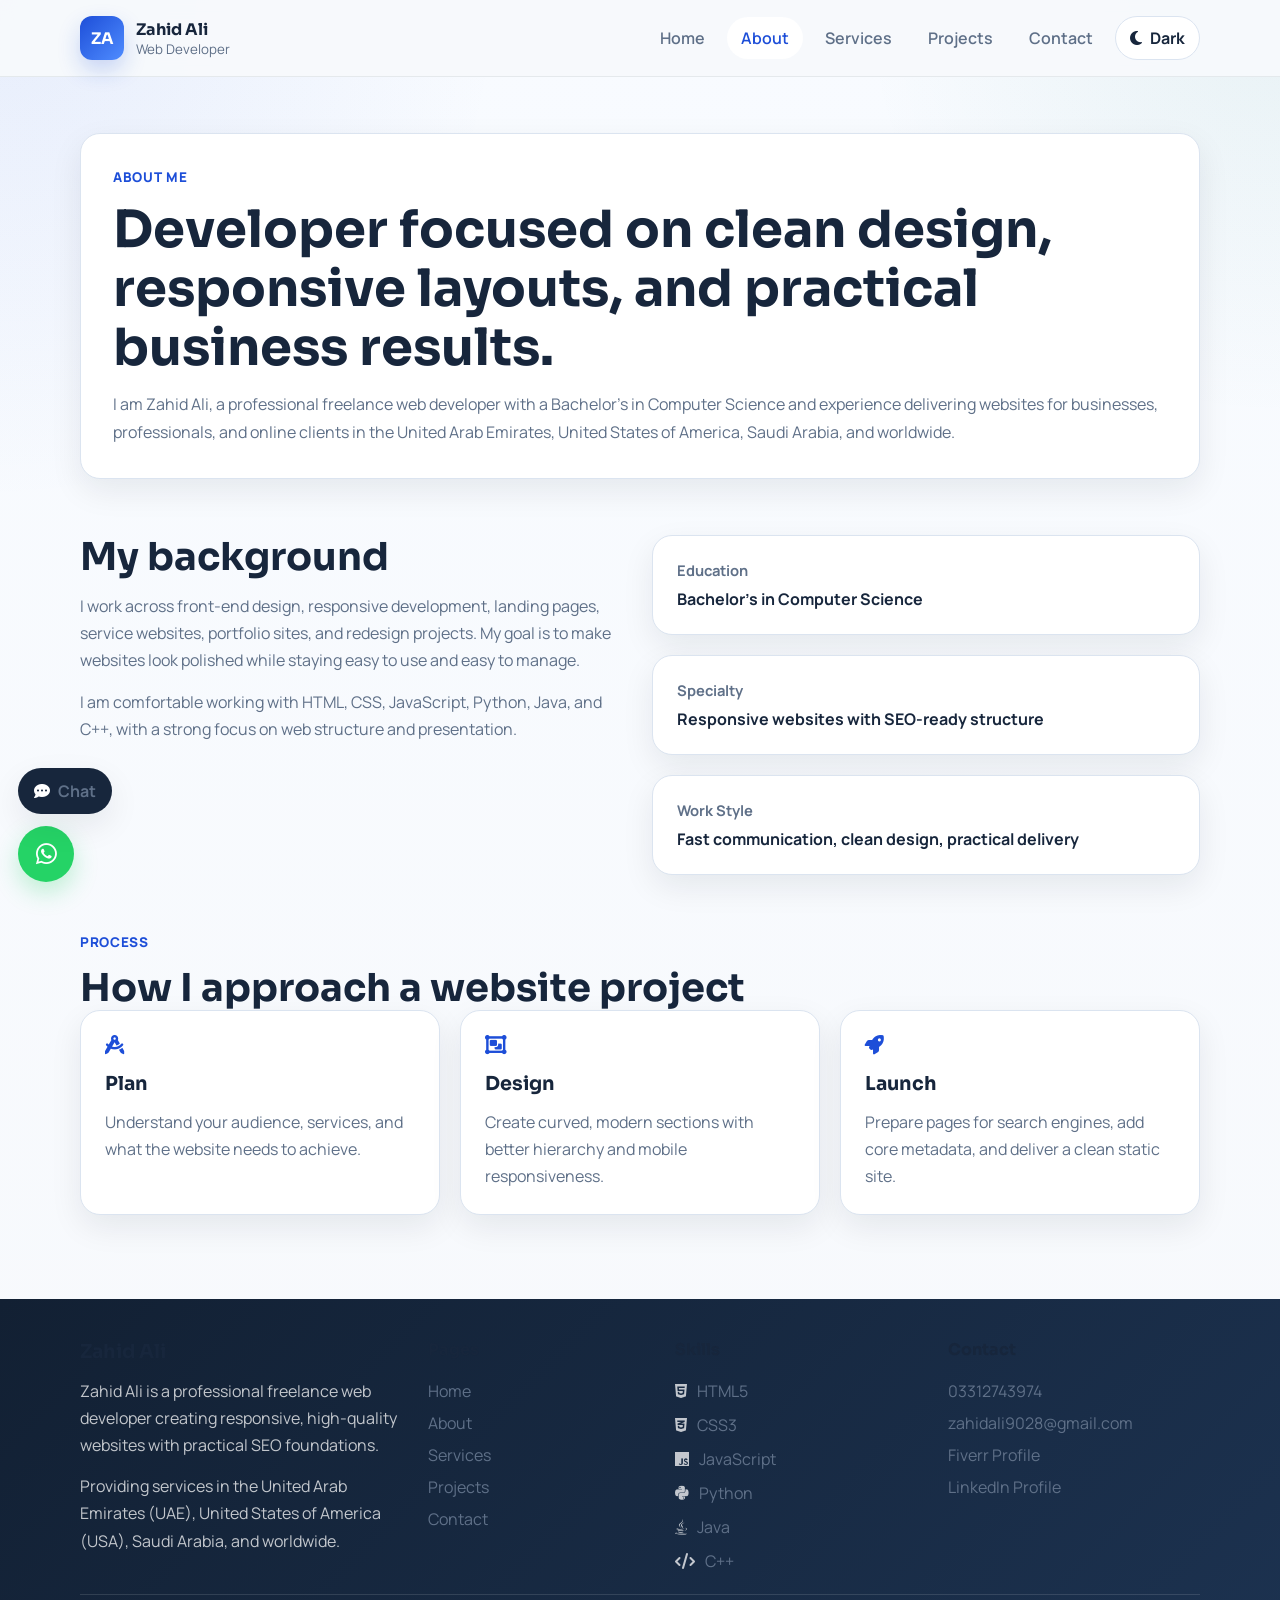
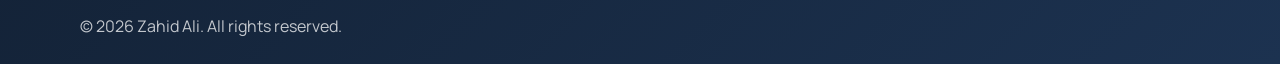
==== about.html @ 8b73d2a9 "Add files via upload" ====
<!DOCTYPE html>
<html lang="en">
<head>
  <meta charset="UTF-8">
  <meta name="viewport" content="width=device-width, initial-scale=1.0">
  <title>About Zahid Ali | Professional Freelance Web Developer</title>
  <meta name="description" content="Learn about Zahid Ali, a professional freelance web developer serving clients in the United Arab Emirates, United States of America, Saudi Arabia, and worldwide with responsive websites and web solutions.">
  <meta name="robots" content="index, follow">
  <meta property="og:title" content="About Zahid Ali | Professional Freelance Web Developer">
  <meta property="og:description" content="Background, skills, and freelance development approach of Zahid Ali for clients in the United Arab Emirates, United States of America, Saudi Arabia, and worldwide.">
  <meta property="og:type" content="profile">
  <meta property="og:url" content="https://zahid1274.github.io/websitedeveloper/about.html">
  <link rel="canonical" href="https://zahid1274.github.io/websitedeveloper/about.html">
  <link rel="preconnect" href="https://fonts.googleapis.com">
  <link rel="preconnect" href="https://fonts.gstatic.com" crossorigin>
  <link href="https://fonts.googleapis.com/css2?family=Manrope:wght@400;500;600;700;800&family=Sora:wght@500;600;700;800&display=swap" rel="stylesheet">
  <link rel="stylesheet" href="https://cdnjs.cloudflare.com/ajax/libs/font-awesome/6.5.2/css/all.min.css">
  <link rel="stylesheet" href="styles.css">
  <script>
    try {
      const savedTheme = localStorage.getItem('theme');
      const prefersDark = window.matchMedia('(prefers-color-scheme: dark)').matches;
      if (savedTheme === 'dark' || (!savedTheme && prefersDark)) {
        document.documentElement.classList.add('dark-mode');
      }
    } catch (error) {
      console.warn('Theme preference could not be loaded.', error);
    }
  </script>
</head>
<body class="page-about">
  <div class="site-shell">
    <header class="site-header">
      <div class="container nav-wrap">
        <a class="brand" href="index.html" aria-label="Zahid Ali home">
          <span class="brand-mark">ZA</span>
          <span class="brand-text"><strong>Zahid Ali</strong><small>Web Developer</small></span>
        </a>
        <button class="nav-toggle" type="button" aria-expanded="false" aria-controls="site-nav" aria-label="Open navigation">
          <span></span><span></span><span></span>
        </button>
        <nav class="site-nav" id="site-nav" aria-label="Main navigation">
          <a href="index.html">Home</a>
          <a class="active" href="about.html">About</a>
          <a href="services.html">Services</a>
          <a href="projects.html">Projects</a>
          <a href="contact.html">Contact</a>
        </nav>
      </div>
    </header>

    <main>
      <section class="page-hero">
        <div class="container narrow reveal">
          <p class="eyebrow">About Me</p>
          <h1>Developer focused on clean design, responsive layouts, and practical business results.</h1>
          <p>I am Zahid Ali, a professional freelance web developer with a Bachelor&apos;s in Computer Science and experience delivering websites for businesses, professionals, and online clients in the United Arab Emirates, United States of America, Saudi Arabia, and worldwide.</p>
        </div>
      </section>

      <section class="curve-section surface-light">
        <div class="container split-section">
          <div class="split-copy reveal">
            <h2>My background</h2>
            <p>I work across front-end design, responsive development, landing pages, service websites, portfolio sites, and redesign projects. My goal is to make websites look polished while staying easy to use and easy to manage.</p>
            <p>I am comfortable working with HTML, CSS, JavaScript, Python, Java, and C++, with a strong focus on web structure and presentation.</p>
          </div>
          <div class="info-stack reveal reveal-delay-1">
            <article class="info-card">
              <span>Education</span>
              <strong>Bachelor&apos;s in Computer Science</strong>
            </article>
            <article class="info-card">
              <span>Specialty</span>
              <strong>Responsive websites with SEO-ready structure</strong>
            </article>
            <article class="info-card">
              <span>Work Style</span>
              <strong>Fast communication, clean design, practical delivery</strong>
            </article>
          </div>
        </div>
      </section>

      <section class="curve-section surface-plain">
        <div class="container">
          <div class="section-heading reveal">
            <p class="eyebrow">Process</p>
            <h2>How I approach a website project</h2>
          </div>
          <div class="grid cards-3">
            <article class="feature-card reveal"><i class="fa-solid fa-compass-drafting"></i><h3>Plan</h3><p>Understand your audience, services, and what the website needs to achieve.</p></article>
            <article class="feature-card reveal reveal-delay-1"><i class="fa-solid fa-object-group"></i><h3>Design</h3><p>Create curved, modern sections with better hierarchy and mobile responsiveness.</p></article>
            <article class="feature-card reveal reveal-delay-2"><i class="fa-solid fa-rocket"></i><h3>Launch</h3><p>Prepare pages for search engines, add core metadata, and deliver a clean static site.</p></article>
          </div>
        </div>
      </section>
    </main>

    <footer class="site-footer">
      <div class="container footer-grid">
        <div><h3>Zahid Ali</h3><p>Zahid Ali is a professional freelance web developer creating responsive, high-quality websites with practical SEO foundations.</p><p>Providing services in the United Arab Emirates (UAE), United States of America (USA), Saudi Arabia, and worldwide.</p></div>
        <div><h4>Pages</h4><ul class="footer-links"><li><a href="index.html">Home</a></li><li><a href="about.html">About</a></li><li><a href="services.html">Services</a></li><li><a href="projects.html">Projects</a></li><li><a href="contact.html">Contact</a></li></ul></div>
        <div><h4>Skills</h4><ul class="skill-icons"><li><i class="fa-brands fa-html5"></i><span>HTML5</span></li><li><i class="fa-brands fa-css3-alt"></i><span>CSS3</span></li><li><i class="fa-brands fa-js"></i><span>JavaScript</span></li><li><i class="fa-brands fa-python"></i><span>Python</span></li><li><i class="fa-brands fa-java"></i><span>Java</span></li><li><i class="fa-solid fa-code"></i><span>C++</span></li></ul></div>
        <div><h4>Contact</h4><ul class="footer-links"><li><a href="tel:+923312743974">03312743974</a></li><li><a href="mailto:zahidali9028@gmail.com">zahidali9028@gmail.com</a></li><li><a href="https://www.fiverr.com/engineerzaj" target="_blank" rel="noreferrer">Fiverr Profile</a></li><li><a href="https://www.linkedin.com/in/izahidali" target="_blank" rel="noreferrer">LinkedIn Profile</a></li></ul></div>
      </div>
      <div class="container footer-bottom"><p>© 2026 Zahid Ali. All rights reserved.</p></div>
    </footer>
  </div>

  <a class="whatsapp-float" href="https://wa.me/923312743974" target="_blank" rel="noreferrer" aria-label="Chat on WhatsApp"><i class="fa-brands fa-whatsapp"></i></a>
  <div class="chatbot-widget" data-chatbot>
    <button class="chatbot-toggle" type="button" aria-expanded="false" aria-controls="chatbot-panel"><i class="fa-solid fa-comment-dots"></i><span>Chat</span></button>
    <div class="chatbot-panel" id="chatbot-panel" hidden>
      <p class="chatbot-title">Quick Help</p>
      <p class="chatbot-copy">Choose the fastest way to contact Zahid Ali.</p>
      <a href="https://wa.me/923312743974" target="_blank" rel="noreferrer">WhatsApp</a>
      <a href="mailto:zahidali9028@gmail.com">Email</a>
      <a href="https://www.fiverr.com/engineerzaj" target="_blank" rel="noreferrer">Fiverr</a>
    </div>
  </div>
  <script src="script.js"></script>
</body>
</html>
---- styles.css ----
:root {
  --bg: #f7f9fc;
  --surface: #ffffff;
  --surface-soft: #f1f5fb;
  --border: #dbe4f0;
  --text: #17263c;
  --muted: #5f7088;
  --primary: #1d4ed8;
  --primary-strong: #1e40af;
  --accent: #0f766e;
  --shadow: 0 12px 32px rgba(15, 23, 42, 0.08);
  --radius-lg: 20px;
  --radius-md: 14px;
  --radius-sm: 10px;
  --container: min(1120px, calc(100% - 32px));
  color-scheme: light;
}

html.dark-mode {
  --bg: #0b1220;
  --surface: #111a2b;
  --surface-soft: #182338;
  --border: #24334c;
  --text: #ffffff;
  --muted: #dbe7ff;
  --primary: #60a5fa;
  --primary-strong: #3b82f6;
  --accent: #2dd4bf;
  --shadow: 0 16px 36px rgba(2, 6, 23, 0.34);
  color-scheme: dark;
}

* {
  box-sizing: border-box;
}

html {
  scroll-behavior: smooth;
}

body {
  margin: 0;
  font-family: "Manrope", sans-serif;
  color: var(--text);
  background:
    radial-gradient(circle at top left, rgba(29, 78, 216, 0.08), transparent 24%),
    radial-gradient(circle at right top, rgba(15, 118, 110, 0.07), transparent 20%),
    linear-gradient(180deg, #f8fbff 0%, var(--bg) 100%);
}

html.dark-mode body {
  background:
    radial-gradient(circle at top left, rgba(96, 165, 250, 0.14), transparent 24%),
    radial-gradient(circle at right top, rgba(45, 212, 191, 0.12), transparent 20%),
    linear-gradient(180deg, #060b14 0%, var(--bg) 100%);
}

body,
body h1,
body h2,
body h3,
body h4,
body strong,
body label,
body li,
body input,
body textarea,
body button {
  color: var(--text);
}

body p,
body span,
body small,
body .site-nav a,
body .brand-text small,
body .contact-list a,
body .footer-links a,
body .skill-icons span,
body .form-note,
body .chatbot-copy,
body .trust-chip span,
body .floating-panel span {
  color: var(--muted);
}

body .theme-toggle,
body .theme-toggle span,
body .theme-toggle i,
body .btn-secondary,
body .hero-mini-links a,
body .project-category,
body .chatbot-panel a {
  color: var(--text);
}

body .site-nav a:hover,
body .site-nav a.active,
body .text-link,
body .eyebrow,
body .simple-testimonial strong,
body .testimonial-card strong,
body .stat-box strong,
body .feature-card i,
body .service-card i,
body .contact-list i {
  color: var(--primary);
}

a {
  color: inherit;
  text-decoration: none;
}

img {
  display: block;
  max-width: 100%;
}

.container {
  width: var(--container);
  margin: 0 auto;
}

.site-shell {
  min-height: 100vh;
}

.site-header {
  position: sticky;
  top: 0;
  z-index: 100;
  background: rgba(247, 249, 252, 0.95);
  backdrop-filter: blur(12px);
  border-bottom: 1px solid rgba(23, 38, 60, 0.08);
}

.nav-wrap {
  display: flex;
  align-items: center;
  justify-content: space-between;
  gap: 20px;
  min-height: 76px;
}

.brand {
  display: inline-flex;
  align-items: center;
  gap: 12px;
}

.brand-mark {
  width: 44px;
  height: 44px;
  display: grid;
  place-items: center;
  border-radius: 12px;
  background: linear-gradient(135deg, var(--primary), #4f8cff);
  color: #fff;
  font-family: "Sora", sans-serif;
  font-weight: 700;
  box-shadow: 0 10px 22px rgba(29, 78, 216, 0.22);
}

.brand-text {
  display: grid;
}

.brand-text strong {
  font-family: "Sora", sans-serif;
  font-size: 1rem;
}

.brand-text small {
  color: var(--muted);
}

.site-nav {
  display: flex;
  align-items: center;
  gap: 8px;
}

.site-nav a {
  padding: 10px 14px;
  border-radius: 999px;
  color: var(--muted);
  font-weight: 600;
  transition: background 0.2s ease, color 0.2s ease;
}

.site-nav a:hover,
.site-nav a.active {
  background: var(--surface);
  color: var(--text);
}

.theme-toggle {
  display: inline-flex;
  align-items: center;
  justify-content: center;
  gap: 8px;
  min-width: 44px;
  min-height: 44px;
  padding: 0 14px;
  border: 1px solid var(--border);
  border-radius: 999px;
  background: var(--surface);
  color: var(--text);
  font: inherit;
  font-weight: 700;
  cursor: pointer;
  transition: background 0.2s ease, border-color 0.2s ease, color 0.2s ease;
}

.theme-toggle:hover {
  background: var(--surface-soft);
}

.nav-toggle {
  display: none;
  border: 0;
  background: transparent;
  padding: 0;
  cursor: pointer;
}

.nav-toggle span {
  display: block;
  width: 28px;
  height: 3px;
  margin: 5px 0;
  border-radius: 999px;
  background: var(--text);
}

main {
  padding: 28px 0 56px;
}

.hero,
.page-hero,
.curve-section {
  padding: 28px 0;
}

.portfolio-main {
  padding-top: 12px;
}

.portfolio-hero {
  padding: 18px 0 12px;
}

.hero-grid,
.split-section,
.contact-grid {
  display: grid;
  grid-template-columns: repeat(2, minmax(0, 1fr));
  gap: 24px;
  align-items: stretch;
}

.hero-grid {
  align-items: center;
}

.hero-copy,
.hero-card,
.page-hero .narrow,
.feature-card,
.service-card,
.project-card,
.info-card,
.contact-panel,
.checklist-card,
.stat-box,
.skill-meter,
.testimonial-card,
.image-card {
  background: var(--surface);
  border: 1px solid var(--border);
  border-radius: var(--radius-lg);
  box-shadow: var(--shadow);
}

.profile-banner,
.simple-card,
.simple-service-card,
.simple-project-card,
.simple-testimonial {
  background: linear-gradient(180deg, rgba(255, 255, 255, 0.98), rgba(246, 250, 255, 0.98));
  border: 1px solid var(--border);
  border-radius: var(--radius-lg);
  box-shadow: var(--shadow);
}

.hero-copy,
.hero-card,
.page-hero .narrow,
.contact-panel,
.checklist-card,
.image-card {
  padding: 32px;
}

.profile-banner,
.simple-card {
  padding: 32px;
}

.simple-service-card,
.simple-project-card,
.simple-testimonial {
  padding: 22px;
}

.simple-service-card,
.simple-project-card {
  transition: transform 0.2s ease, box-shadow 0.2s ease;
}

.simple-service-card:hover,
.simple-project-card:hover {
  transform: translateY(-4px);
  box-shadow: 0 16px 34px rgba(15, 23, 42, 0.1);
}

.feature-card,
.service-card,
.project-card,
.info-card,
.stat-box,
.skill-meter,
.testimonial-card {
  padding: 24px;
}

.eyebrow {
  margin: 0 0 12px;
  color: var(--primary);
  font-size: 0.84rem;
  font-weight: 800;
  text-transform: uppercase;
  letter-spacing: 0.05em;
}

.eyebrow.centered {
  text-align: center;
}

h1,
h2,
h3,
h4 {
  margin: 0;
  font-family: "Sora", sans-serif;
  line-height: 1.15;
}

h1 {
  font-size: clamp(2.2rem, 4vw, 3.8rem);
}

h2 {
  font-size: clamp(1.8rem, 3vw, 2.6rem);
}

h3 {
  font-size: 1.2rem;
}

p {
  margin: 14px 0 0;
  color: var(--muted);
  line-height: 1.7;
}

.profile-banner {
  max-width: 860px;
  margin: 0 auto;
  text-align: center;
  background:
    radial-gradient(circle at top center, rgba(29, 78, 216, 0.08), transparent 26%),
    linear-gradient(180deg, rgba(255, 255, 255, 0.98), rgba(244, 248, 255, 0.98));
}

.profile-image {
  width: 156px;
  height: 156px;
  margin: 0 auto 18px;
  object-fit: cover;
  border-radius: 50%;
  border: 4px solid #ffffff;
  box-shadow: 0 12px 30px rgba(15, 23, 42, 0.12);
}

html.dark-mode .profile-image {
  border-color: #1c2940;
}

.profile-title {
  margin-top: 10px;
  color: var(--text);
  font-size: 1.1rem;
  font-weight: 700;
}

.profile-summary {
  max-width: 720px;
  margin: 16px auto 0;
}

.profile-contact-actions {
  display: flex;
  justify-content: center;
  flex-wrap: wrap;
  gap: 12px;
  margin-top: 24px;
}

.simple-section {
  padding: 10px 0;
}

.simple-section h2 {
  margin-bottom: 18px;
}

.simple-list {
  margin: 0;
  padding-left: 20px;
  color: var(--muted);
}

.simple-list li {
  margin: 10px 0;
  line-height: 1.7;
}

.simple-grid,
.simple-projects-grid,
.simple-testimonials {
  display: grid;
  gap: 18px;
}

.simple-grid,
.simple-projects-grid {
  grid-template-columns: repeat(2, minmax(0, 1fr));
}

.simple-testimonials {
  grid-template-columns: repeat(2, minmax(0, 1fr));
}

.simple-service-card h3,
.simple-project-card h3 {
  margin-bottom: 10px;
}

.simple-project-visual {
  height: 180px;
  margin-bottom: 16px;
  border-radius: 14px;
}

.simple-project-image {
  width: 100%;
  height: 200px;
  object-fit: cover;
  margin-bottom: 16px;
  border-radius: 14px;
}

.simple-testimonial {
  border-left: 4px solid var(--primary);
}

.simple-testimonial p {
  margin-top: 0;
}

.simple-testimonial strong {
  display: inline-block;
  margin-top: 10px;
  color: var(--primary);
}

.simple-cta-card {
  text-align: center;
}

.hero-text {
  max-width: 60ch;
}

.hero-actions {
  display: flex;
  flex-wrap: wrap;
  gap: 12px;
  margin-top: 24px;
}

.btn {
  display: inline-flex;
  align-items: center;
  justify-content: center;
  min-height: 48px;
  padding: 0 20px;
  border-radius: 10px;
  border: 1px solid transparent;
  font-weight: 700;
  transition: background 0.2s ease, color 0.2s ease, border-color 0.2s ease;
}

.btn-primary {
  background: linear-gradient(135deg, var(--primary), var(--primary-strong));
  color: #fff;
  box-shadow: 0 10px 22px rgba(29, 78, 216, 0.2);
}

.btn-primary:hover {
  background: var(--primary-strong);
}

.btn-secondary {
  background: linear-gradient(180deg, #ffffff, var(--surface-soft));
  color: var(--text);
  border-color: var(--border);
}

html.dark-mode .btn-secondary,
html.dark-mode .hero-mini-links a,
html.dark-mode .project-category,
html.dark-mode .trust-chip,
html.dark-mode .floating-panel,
html.dark-mode .chatbot-panel a {
  background: linear-gradient(180deg, #162134, #101a2b);
}

.hero-points,
.footer-links,
.skill-icons,
.contact-list {
  list-style: none;
  padding: 0;
  margin: 20px 0 0;
}

.hero-points {
  display: grid;
  gap: 10px;
}

.hero-points li,
.check-item,
.contact-list li,
.skill-icons li {
  display: flex;
  align-items: center;
  gap: 10px;
}

.hero-points li {
  color: var(--text);
  font-weight: 600;
}

.hero-points li::before {
  content: "";
  width: 8px;
  height: 8px;
  border-radius: 50%;
  background: var(--primary);
}

.hero-trust-strip {
  display: grid;
  grid-template-columns: repeat(3, minmax(0, 1fr));
  gap: 12px;
  margin-top: 24px;
}

.trust-chip {
  padding: 14px;
  border: 1px solid var(--border);
  border-radius: var(--radius-md);
  background: var(--surface-soft);
}

.trust-chip strong {
  display: block;
  color: var(--text);
  font-family: "Sora", sans-serif;
  font-size: 0.95rem;
}

.trust-chip span {
  display: block;
  margin-top: 6px;
  color: var(--muted);
  font-size: 0.92rem;
}

.hero-card {
  display: grid;
  gap: 18px;
}

.floating-panel {
  padding: 16px 18px;
  border: 1px solid var(--border);
  border-radius: var(--radius-md);
  background: var(--surface-soft);
}

.floating-panel span {
  display: block;
  font-size: 0.8rem;
  color: var(--muted);
  text-transform: uppercase;
  letter-spacing: 0.04em;
}

.floating-panel strong {
  display: block;
  margin-top: 6px;
  color: var(--text);
  font-size: 1.1rem;
}

.profile-orb {
  padding: 28px;
  border-radius: var(--radius-md);
  background: var(--surface-soft);
  border: 1px solid var(--border);
}

.hero-mini-links {
  display: flex;
  flex-wrap: wrap;
  gap: 10px;
  margin-top: 20px;
}

.hero-mini-links a {
  display: inline-flex;
  align-items: center;
  min-height: 38px;
  padding: 0 14px;
  border-radius: 999px;
  background: #fff;
  border: 1px solid var(--border);
  color: var(--primary);
  font-weight: 700;
}

.section-heading,
.split-copy {
  max-width: 760px;
}

.grid,
.skills-grid,
.stats-grid,
.portfolio-grid,
.footer-grid,
.info-stack {
  display: grid;
  gap: 20px;
}

.cards-3,
.stats-grid,
.portfolio-grid {
  grid-template-columns: repeat(3, minmax(0, 1fr));
}

.skills-grid {
  grid-template-columns: repeat(2, minmax(0, 1fr));
}

.feature-card i,
.service-card i,
.contact-list i {
  font-size: 1.2rem;
  color: var(--primary);
}

.feature-card h3,
.service-card h3,
.project-card h3 {
  margin-top: 16px;
}

.checklist-card {
  display: grid;
  gap: 14px;
}

.check-item {
  color: var(--text);
  font-weight: 600;
}

.check-item i {
  color: var(--accent);
}

.text-link {
  display: inline-flex;
  margin-top: 18px;
  color: var(--primary);
  font-weight: 700;
}

.info-card span,
.stat-box span {
  display: block;
  color: var(--muted);
  font-size: 0.92rem;
  font-weight: 700;
}

.info-card strong,
.stat-box strong {
  display: block;
  margin-top: 8px;
}

.stat-box {
  text-align: center;
}

.stat-box strong {
  font-size: clamp(2rem, 4vw, 2.8rem);
  color: var(--primary);
}

.image-card {
  padding: 14px;
}

.image-card img {
  width: 100%;
  height: 100%;
  min-height: 320px;
  object-fit: cover;
  border-radius: 14px;
}

.skill-head {
  display: flex;
  align-items: center;
  justify-content: space-between;
  gap: 12px;
  margin-bottom: 10px;
  font-weight: 700;
}

.skill-track {
  width: 100%;
  height: 10px;
  overflow: hidden;
  border-radius: 999px;
  background: #e7eef7;
}

.skill-track span {
  display: block;
  height: 100%;
  border-radius: inherit;
  background: var(--primary);
}

.project-visual {
  height: 200px;
  border-radius: 14px;
  margin-bottom: 16px;
}

.project-image {
  width: 100%;
  height: 220px;
  object-fit: cover;
  border-radius: 14px;
  margin-bottom: 14px;
}

.project-category {
  display: inline-flex;
  margin-bottom: 8px;
  padding: 6px 12px;
  border-radius: 999px;
  background: linear-gradient(180deg, #ffffff, var(--surface-soft));
  border: 1px solid var(--border);
  color: var(--primary);
  font-size: 0.82rem;
  font-weight: 800;
  letter-spacing: 0.02em;
}

.gradient-one { background: linear-gradient(135deg, #1d4ed8, #60a5fa); }
.gradient-two { background: linear-gradient(135deg, #0f766e, #34d399); }
.gradient-three { background: linear-gradient(135deg, #2563eb, #93c5fd); }
.gradient-four { background: linear-gradient(135deg, #0369a1, #67e8f9); }
.gradient-five { background: linear-gradient(135deg, #334155, #94a3b8); }
.gradient-six { background: linear-gradient(135deg, #1e40af, #22c55e); }

.testimonial-card strong {
  display: inline-block;
  margin-top: 12px;
  color: var(--primary);
}

.contact-list,
.skill-icons {
  display: grid;
  gap: 12px;
}

.contact-list a,
.footer-links a,
.skill-icons span {
  color: var(--muted);
}

.contact-form {
  display: grid;
  gap: 16px;
}

.contact-form label {
  display: grid;
  gap: 8px;
  font-weight: 700;
}

.contact-form input,
.contact-form textarea {
  width: 100%;
  border: 1px solid var(--border);
  border-radius: 10px;
  padding: 14px 15px;
  font: inherit;
  color: var(--text);
  background: #fff;
}

html.dark-mode .contact-form input,
html.dark-mode .contact-form textarea {
  background: #0e1726;
}

.contact-form input:focus,
.contact-form textarea:focus {
  outline: 2px solid rgba(29, 78, 216, 0.14);
  border-color: rgba(29, 78, 216, 0.3);
}

.form-note {
  margin: 0;
  font-size: 0.92rem;
}

.site-footer {
  padding: 42px 0 24px;
  background: linear-gradient(135deg, #122033, #1c3250);
  color: #fff;
}

html.dark-mode .site-footer {
  background: linear-gradient(135deg, #08101d, #13233c);
}

.footer-grid {
  grid-template-columns: 1.3fr 0.9fr 1fr 1fr;
}

.site-footer p,
.site-footer a,
.site-footer span,
.site-footer li {
  color: rgba(255, 255, 255, 0.74);
}

.site-footer h3,
.site-footer h4 {
  margin-bottom: 10px;
}

.social-links {
  display: flex;
  gap: 10px;
  margin-top: 18px;
}

.social-links a {
  width: 40px;
  height: 40px;
  display: grid;
  place-items: center;
  border-radius: 50%;
  background: linear-gradient(180deg, rgba(255, 255, 255, 0.12), rgba(255, 255, 255, 0.06));
}

.footer-links {
  display: grid;
  gap: 10px;
}

.footer-bottom {
  margin-top: 22px;
  padding-top: 18px;
  border-top: 1px solid rgba(255, 255, 255, 0.12);
}

.footer-bottom p {
  margin: 0;
}

.scroll-top-button,
.whatsapp-float,
.chatbot-widget {
  position: fixed;
  z-index: 120;
}

.scroll-top-button {
  bottom: 154px;
  right: 18px;
  width: 52px;
  height: 52px;
  display: grid;
  place-items: center;
  border: 0;
  border-radius: 50%;
  background: linear-gradient(135deg, var(--primary), #4f8cff);
  color: #fff;
  box-shadow: 0 12px 24px rgba(29, 78, 216, 0.28);
  cursor: pointer;
  opacity: 0;
  pointer-events: none;
  transform: translateY(10px);
  transition: opacity 0.2s ease, transform 0.2s ease;
}

.scroll-top-button.is-visible {
  opacity: 1;
  pointer-events: auto;
  transform: translateY(0);
}

.whatsapp-float {
  bottom: 18px;
  left: 18px;
  width: 56px;
  height: 56px;
  display: grid;
  place-items: center;
  border-radius: 50%;
  background: #25d366;
  color: #fff;
  box-shadow: 0 10px 24px rgba(37, 211, 102, 0.28);
  font-size: 1.5rem;
}

.chatbot-widget {
  bottom: 86px;
  left: 18px;
}

.chatbot-toggle {
  display: inline-flex;
  align-items: center;
  gap: 8px;
  padding: 12px 16px;
  border: 0;
  border-radius: 999px;
  background: var(--text);
  color: #fff;
  font: inherit;
  font-weight: 700;
  cursor: pointer;
  box-shadow: var(--shadow);
}

html.dark-mode .chatbot-toggle {
  background: linear-gradient(135deg, #0f1b2d, #1d3250);
}

.chatbot-panel {
  width: min(280px, calc(100vw - 32px));
  margin-top: 12px;
  padding: 18px;
  border-radius: 16px;
  background: var(--surface);
  border: 1px solid var(--border);
  box-shadow: var(--shadow);
}

html.dark-mode .site-header {
  background: rgba(8, 14, 26, 0.92);
}

html.dark-mode .hero-copy,
html.dark-mode .hero-card,
html.dark-mode .page-hero .narrow,
html.dark-mode .feature-card,
html.dark-mode .service-card,
html.dark-mode .project-card,
html.dark-mode .info-card,
html.dark-mode .contact-panel,
html.dark-mode .checklist-card,
html.dark-mode .stat-box,
html.dark-mode .skill-meter,
html.dark-mode .testimonial-card,
html.dark-mode .image-card,
html.dark-mode .profile-banner,
html.dark-mode .simple-card,
html.dark-mode .simple-service-card,
html.dark-mode .simple-project-card,
html.dark-mode .simple-testimonial,
html.dark-mode .trust-chip,
html.dark-mode .floating-panel,
html.dark-mode .profile-orb,
html.dark-mode .chatbot-panel,
html.dark-mode .site-nav.is-open {
  background: linear-gradient(180deg, #111a2b, #0d1524);
  border-color: var(--border);
}

html.dark-mode .profile-banner {
  background:
    radial-gradient(circle at top center, rgba(96, 165, 250, 0.12), transparent 26%),
    linear-gradient(180deg, #111a2b, #0d1524);
}

html.dark-mode,
html.dark-mode body,
html.dark-mode h1,
html.dark-mode h2,
html.dark-mode h3,
html.dark-mode h4,
html.dark-mode p,
html.dark-mode li,
html.dark-mode label,
html.dark-mode strong,
html.dark-mode span,
html.dark-mode small,
html.dark-mode a,
html.dark-mode button {
  color: #ffffff;
}

html.dark-mode .site-nav a,
html.dark-mode .brand-text small,
html.dark-mode .form-note,
html.dark-mode .chatbot-copy,
html.dark-mode .contact-list a,
html.dark-mode .footer-links a,
html.dark-mode .skill-icons span,
html.dark-mode .trust-chip span,
html.dark-mode .floating-panel span,
html.dark-mode .site-footer p,
html.dark-mode .site-footer a,
html.dark-mode .site-footer span,
html.dark-mode .site-footer li {
  color: #e7efff;
}

html.dark-mode .site-nav a:hover,
html.dark-mode .site-nav a.active,
html.dark-mode .theme-toggle,
html.dark-mode .btn-secondary,
html.dark-mode .hero-mini-links a,
html.dark-mode .project-category,
html.dark-mode .chatbot-panel a {
  background: linear-gradient(180deg, #162134, #101a2b);
  color: #ffffff;
}

html.dark-mode .contact-form input,
html.dark-mode .contact-form textarea {
  background: #0e1726;
  color: #ffffff;
  border-color: #2a3b57;
}

html.dark-mode .contact-form input::placeholder,
html.dark-mode .contact-form textarea::placeholder {
  color: #d3def5;
}

html.dark-mode .site-nav.is-open {
  background: var(--surface);
}

html.dark-mode .nav-toggle span {
  background: var(--text);
}

.chatbot-title {
  margin: 0;
  color: var(--text);
  font-weight: 800;
}

.chatbot-copy {
  margin: 8px 0 12px;
}

.chatbot-panel a {
  display: block;
  margin-top: 8px;
  padding: 11px 12px;
  border-radius: 10px;
  background: var(--surface-soft);
  color: var(--text);
  font-weight: 700;
}

.reveal {
  opacity: 0;
  transform: translateY(16px);
  transition: opacity 0.45s ease, transform 0.45s ease;
}

.reveal.is-visible {
  opacity: 1;
  transform: translateY(0);
}

.reveal-delay-1 { transition-delay: 0.08s; }
.reveal-delay-2 { transition-delay: 0.16s; }

body.nav-open {
  overflow: hidden;
}

@media (max-width: 960px) {
  .hero-grid,
  .split-section,
  .contact-grid,
  .cards-3,
  .skills-grid,
  .stats-grid,
  .portfolio-grid,
  .footer-grid,
  .hero-trust-strip,
  .simple-grid,
  .simple-projects-grid,
  .simple-testimonials {
    grid-template-columns: 1fr;
  }

  .site-nav {
    position: fixed;
    inset: 76px 16px auto 16px;
    display: grid;
    gap: 8px;
    padding: 16px;
    border-radius: 16px;
    background: var(--surface);
    border: 1px solid var(--border);
    box-shadow: var(--shadow);
    opacity: 0;
    pointer-events: none;
    transform: translateY(-8px);
    transition: opacity 0.2s ease, transform 0.2s ease;
  }

  .site-nav.is-open {
    opacity: 1;
    pointer-events: auto;
    transform: translateY(0);
  }

  .nav-toggle {
    display: block;
  }
}

@media (max-width: 640px) {
  main {
    padding-top: 18px;
  }

  .hero-copy,
  .hero-card,
  .page-hero .narrow,
  .contact-panel,
  .checklist-card,
  .image-card,
  .feature-card,
  .service-card,
  .project-card,
  .info-card,
  .stat-box,
  .skill-meter,
  .testimonial-card,
  .profile-banner,
  .simple-card,
  .simple-service-card,
  .simple-project-card,
  .simple-testimonial {
    padding: 20px;
  }

  .profile-image {
    width: 120px;
    height: 120px;
  }

  .scroll-top-button,
  .whatsapp-float,
  .chatbot-widget {
    left: auto;
  }

  .scroll-top-button {
    bottom: 148px;
    right: 14px;
  }

  .whatsapp-float,
  .chatbot-widget {
    left: 14px;
  }
}
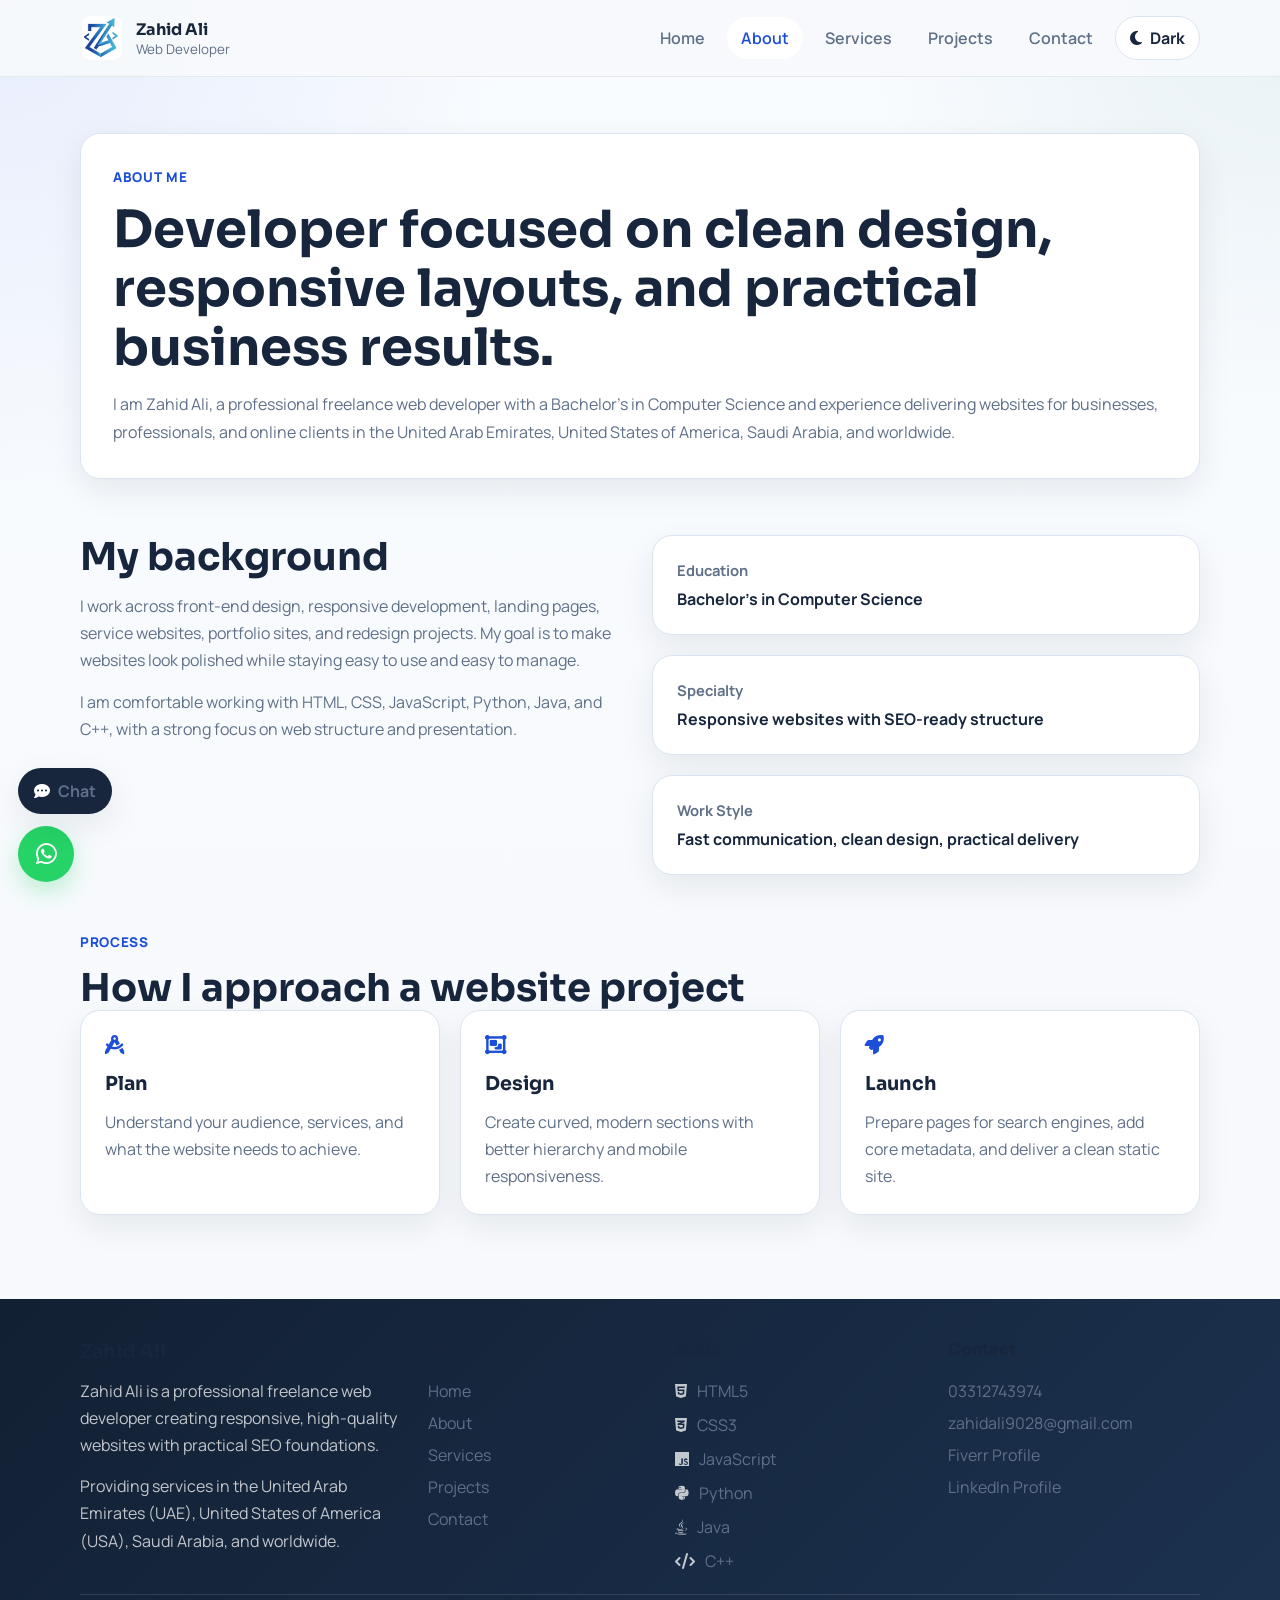
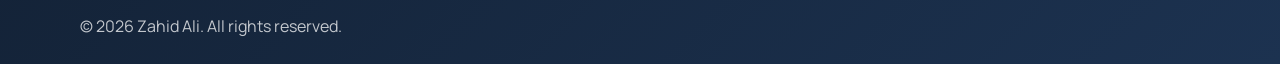
==== commit 97f169c2: "Add files via upload" ====
--- a/about.html
+++ b/about.html
@@ -3,13 +3,20 @@
 <head>
   <meta charset="UTF-8">
   <meta name="viewport" content="width=device-width, initial-scale=1.0">
-  <title>About Zahid Ali | Professional Freelance Web Developer</title>
-  <meta name="description" content="Learn about Zahid Ali, a professional freelance web developer serving clients in the United Arab Emirates, United States of America, Saudi Arabia, and worldwide with responsive websites and web solutions.">
+  <title>About Zahid Ali | Freelance Web Developer, WordPress &amp; Full Stack Specialist</title>
+  <meta name="description" content="Learn about Zahid Ali, a freelance web developer specializing in responsive websites, WordPress development, landing pages, website redesigns, and custom web solutions for clients in the UAE, USA, Saudi Arabia, and worldwide.">
+  <meta name="keywords" content="about Zahid Ali, Zahid Ali profile, freelance web developer profile, WordPress developer profile, full stack developer profile, responsive website expert, website developer UAE, website developer USA, website developer Saudi Arabia, professional freelance web developer">
   <meta name="robots" content="index, follow">
-  <meta property="og:title" content="About Zahid Ali | Professional Freelance Web Developer">
-  <meta property="og:description" content="Background, skills, and freelance development approach of Zahid Ali for clients in the United Arab Emirates, United States of America, Saudi Arabia, and worldwide.">
+  <meta property="og:title" content="About Zahid Ali | Freelance Web Developer &amp; WordPress Specialist">
+  <meta property="og:description" content="Background, experience, skills, and web development approach of Zahid Ali for clients in the UAE, USA, Saudi Arabia, and worldwide.">
   <meta property="og:type" content="profile">
   <meta property="og:url" content="https://zahid1274.github.io/websitedeveloper/about.html">
+  <meta name="twitter:card" content="summary_large_image">
+  <meta name="twitter:title" content="About Zahid Ali | Freelance Web Developer">
+  <meta name="twitter:description" content="See Zahid Ali's background, skills, and freelance web development experience for international clients and businesses.">
+  <link rel="icon" type="image/png" href="favico.png?v=20260311">
+  <link rel="shortcut icon" href="favico.png?v=20260311">
+  <link rel="apple-touch-icon" href="favico.png?v=20260311">
   <link rel="canonical" href="https://zahid1274.github.io/websitedeveloper/about.html">
   <link rel="preconnect" href="https://fonts.googleapis.com">
   <link rel="preconnect" href="https://fonts.gstatic.com" crossorigin>
@@ -33,7 +40,7 @@
     <header class="site-header">
       <div class="container nav-wrap">
         <a class="brand" href="index.html" aria-label="Zahid Ali home">
-          <span class="brand-mark">ZA</span>
+          <img class="brand-logo" src="Logo.png?v=20260311" alt="Zahid Ali logo">
           <span class="brand-text"><strong>Zahid Ali</strong><small>Web Developer</small></span>
         </a>
         <button class="nav-toggle" type="button" aria-expanded="false" aria-controls="site-nav" aria-label="Open navigation">
--- a/styles.css
+++ b/styles.css
@@ -147,6 +147,14 @@
   display: inline-flex;
   align-items: center;
   gap: 12px;
+}
+
+.brand-logo {
+  width: 44px;
+  height: 44px;
+  object-fit: contain;
+  border-radius: 12px;
+  flex-shrink: 0;
 }
 
 .brand-mark {
